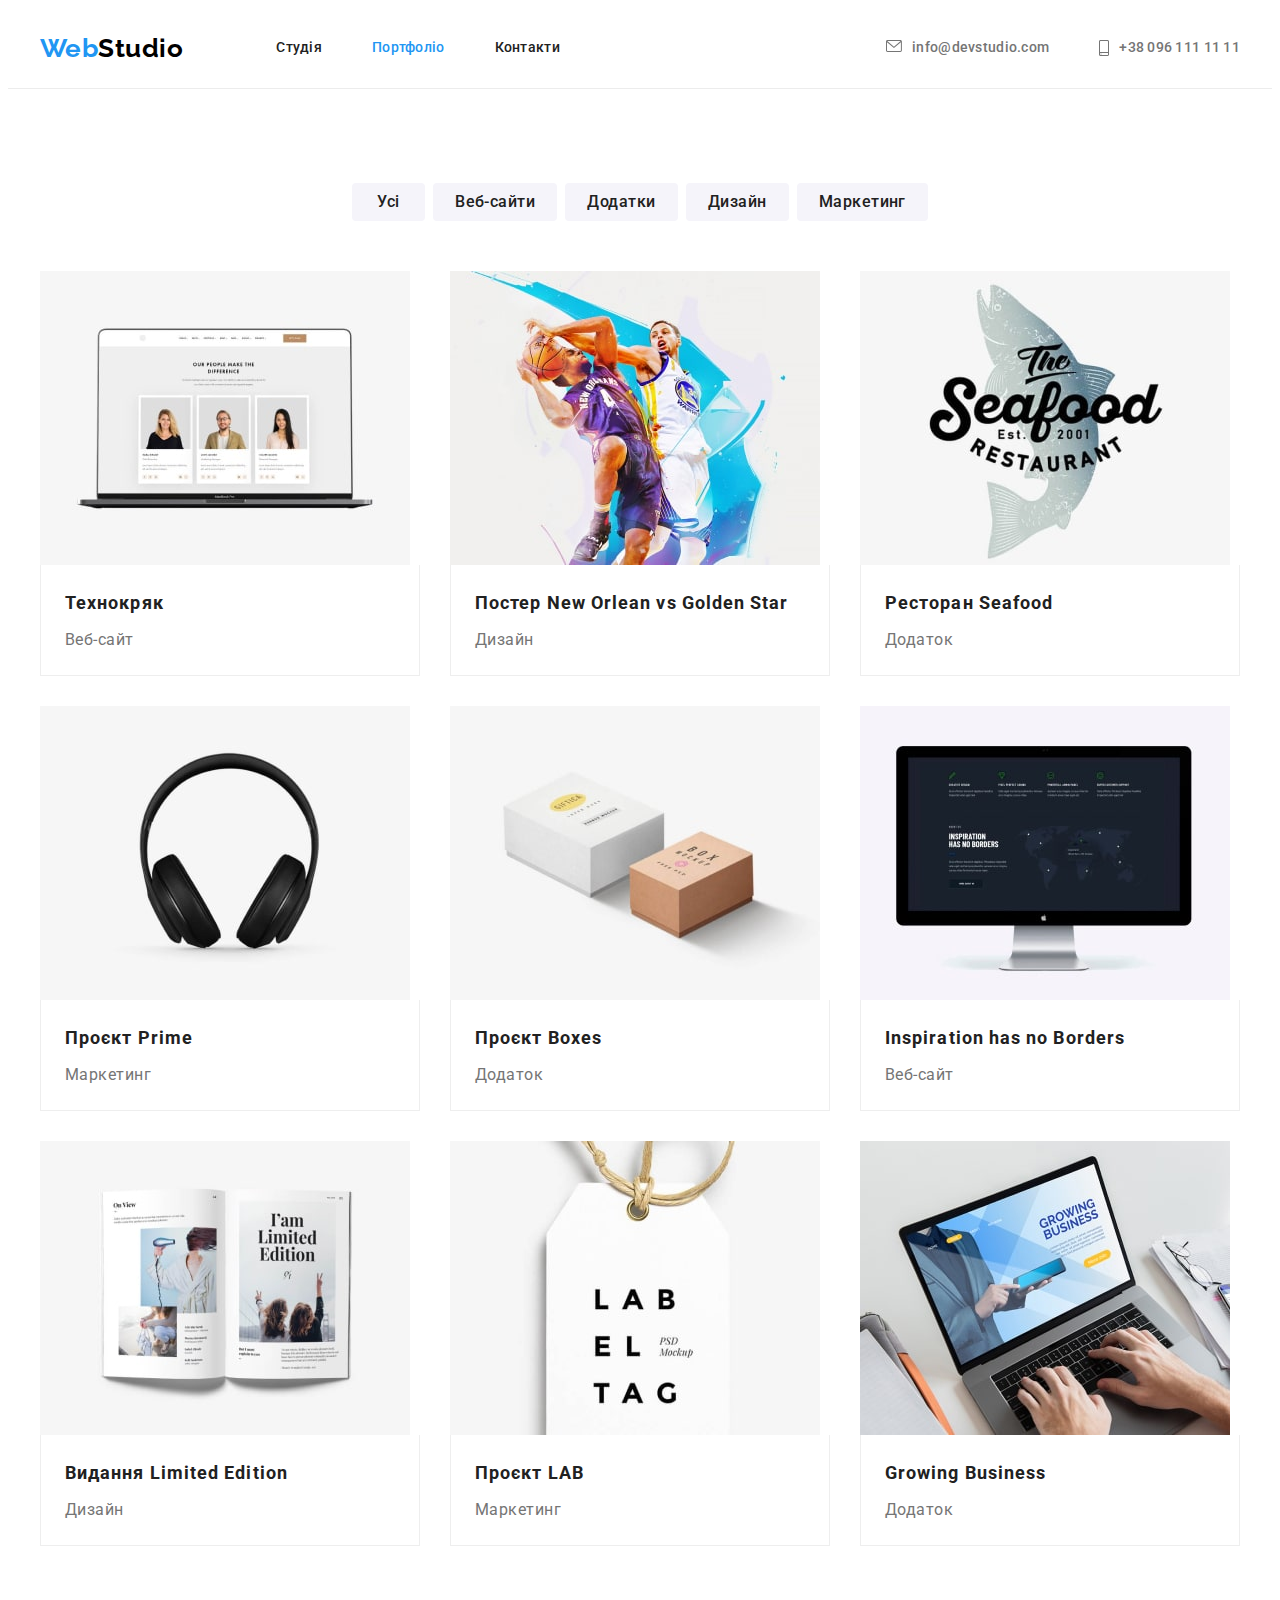
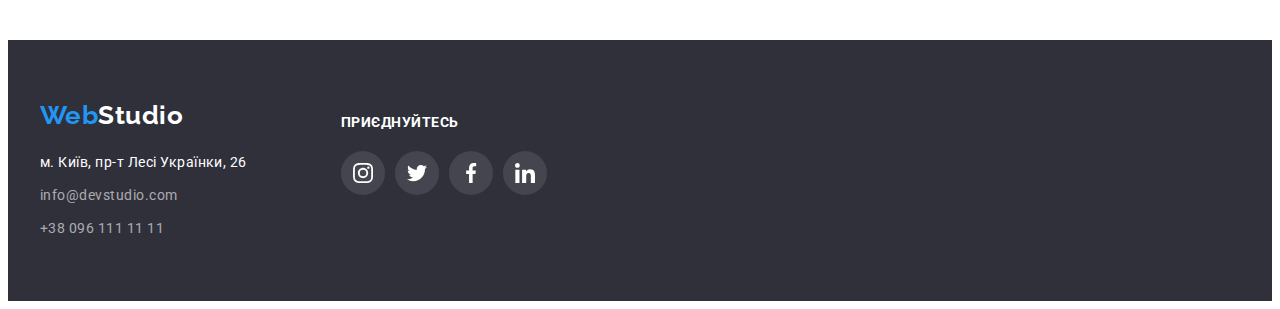
==== portfolio.html @ 9263a82e "transfered init files" ====
<!DOCTYPE html>
<html lang="uk">
  <head>
    <meta charset="UTF-8" />
    <meta http-equiv="X-UA-Compatible" content="IE=edge" />
    <meta name="viewport" content="width=device-width, initial-scale=1.0" />
    <title>Портфоліо</title>

    <link rel="preconnect" href="https://fonts.googleapis.com" />
    <link rel="preconnect" href="https://fonts.gstatic.com" crossorigin />
    <link
      href="https://fonts.googleapis.com/css2?family=Raleway:wght@700&family=Roboto:wght@400;500;700;900&display=swap"
      rel="stylesheet"
    />
    <link
      rel="stylesheet"
      href="https://cdnjs.cloudflare.com/ajax/libs/modern-normalize/1.1.0/modern-normalize.min.css"
      integrity="sha512-wpPYUAdjBVSE4KJnH1VR1HeZfpl1ub8YT/NKx4PuQ5NmX2tKuGu6U/JRp5y+Y8XG2tV+wKQpNHVUX03MfMFn9Q=="
      crossorigin="anonymous"
      referrerpolicy="no-referrer"
    />

    <link rel="stylesheet" href="./css/style.css" />
  </head>

  <body>
    <header class="header-page">
      <div class="container main-nav">
        <a class="logo header-logo link" href="./index.html"
          ><span class="logo-accent">Web</span>Studio</a
        >
        <nav>
          <ul class="site-nav list">
            <li class="item"><a class="link" href="./index.html">Студія</a></li>
            <li class="item"><a class="link current" href="./portfolio.html">Портфоліо</a></li>
            <li class="item"><a class="link" href="#address">Контакти</a></li>
          </ul>
        </nav>

        <ul class="icontact-nav list">
          <li class="item">
            <a class="link contact-mail" href="mailto:info@devstudio.com">
              <svg class="icon-contact icon-mail" width="16" height="12">
                <use href="./images/icons.svg#icon-envelope"></use></svg
              >info@devstudio.com</a
            >
          </li>
          <li class="item">
            <a class="link contact-tel" href="tel:+380961111111">
              <svg class="icon-contact icon-phone" width="10" height="16">
                <use href="./images/icons.svg#icon-smartphone"></use></svg
              >+38 096 111 11 11</a
            >
          </li>
        </ul>
      </div>
    </header>

    <!-- Portfolio section  -->
    <main>
      <section class="section">
        <div class="container">
          <h2 class="visually-hidden">Портфоліо</h2>
          <ul class="list portfolio-filter">
            <li class="btn-filter-item">
              <button class="button filter" type="button">Усі</button>
            </li>
            <li class="btn-filter-item">
              <button class="button filter" type="button">Веб-сайти</button>
            </li>
            <li class="btn-filter-item">
              <button class="button filter" type="button">Додатки</button>
            </li>
            <li class="btn-filter-item">
              <button class="button filter" type="button">Дизайн</button>
            </li>
            <li class="btn-filter-item">
              <button class="button filter" type="button">Маркетинг</button>
            </li>
          </ul>

          <ul class="portfolio-card list">
            <li class="portfolio-card-item">
              <a class="link link-porfolio" href="">
                <img src="./images/portfolio/portfolio-laptop.jpg" alt="Ноутбук" width="370" />
                <div class="portfolio-card-content">
                  <h3 class="portfolio-card-title">Технокряк</h3>
                  <p>Веб-сайт</p>
                </div></a
              >
            </li>

            <li class="portfolio-card-item">
              <a class="link link-porfolio" href="">
                <img
                  src="./images/portfolio/portfolio-poster-basket.jpg"
                  alt="Баскетболісти"
                  width="370"
                />
                <div class="portfolio-card-content">
                  <h3 class="portfolio-card-title">Постер New Orlean vs Golden Star</h3>
                  <p>Дизайн</p>
                </div></a
              >
            </li>

            <li class="portfolio-card-item">
              <a class="link link-porfolio" href="">
                <img
                  src="./images/portfolio/portfolio-restaurant.jpg"
                  alt="Ресторан Seafood"
                  width="370"
                />
                <div class="portfolio-card-content">
                  <h3 class="portfolio-card-title">Ресторан Seafood</h3>
                  <p>Додаток</p>
                </div></a
              >
            </li>

            <li class="portfolio-card-item">
              <a class="link link-porfolio" href="">
                <img src="./images/portfolio/portfolio-prime.jpg" alt="Навушники" width="370" />
                <div class="portfolio-card-content">
                  <h3 class="portfolio-card-title">Проєкт Prime</h3>
                  <p>Маркетинг</p>
                </div></a
              >
            </li>

            <li class="portfolio-card-item">
              <a class="link link-porfolio" href="">
                <img src="./images/portfolio/portfolio-boxes.jpg" alt="Дві коробки" width="370" />
                <div class="portfolio-card-content">
                  <h3 class="portfolio-card-title">Проєкт Boxes</h3>
                  <p>Додаток</p>
                </div></a
              >
            </li>

            <li class="portfolio-card-item">
              <a class="link link-porfolio" href="">
                <img
                  src="./images/portfolio/portfolio-inspiration.jpg"
                  alt="Моноблок iMac"
                  width="370"
                />
                <div class="portfolio-card-content">
                  <h3 class="portfolio-card-title">Inspiration has no Borders</h3>
                  <p>Веб-сайт</p>
                </div></a
              >
            </li>

            <li class="portfolio-card-item">
              <a class="link link-porfolio" href="">
                <img
                  src="./images/portfolio/portfolio-limited-edition.jpg"
                  alt="Розгорнута книга"
                  width="370"
                />
                <div class="portfolio-card-content">
                  <h3 class="portfolio-card-title">Видання Limited Edition</h3>
                  <p>Дизайн</p>
                </div></a
              >
            </li>

            <li class="portfolio-card-item">
              <a class="link link-porfolio" href="">
                <img src="./images/portfolio/portfolio-lab.jpg" alt="Бірка" width="370" />
                <div class="portfolio-card-content">
                  <h3 class="portfolio-card-title">Проєкт LAB</h3>
                  <p>Маркетинг</p>
                </div></a
              >
            </li>

            <li class="portfolio-card-item">
              <a class="link link-porfolio" href="">
                <img src="./images/portfolio/portfolio-growing.jpg" alt="Ноутбук" width="370" />
                <div class="portfolio-card-content">
                  <h3 class="portfolio-card-title">Growing Business</h3>
                  <p>Додаток</p>
                </div></a
              >
            </li>
          </ul>
        </div>
      </section>
    </main>

    <!-- Section Footer -->
    <footer class="footer-page">
      <div class="container container-footer">
        <div class="wrap-address">
          <a class="logo footer-logo link" href="./index.html"
            ><span class="logo-accent">Web</span>Studio</a
          >
          <address id="address">
            <ul class="list address-list">
              <li class="address-item">
                <a
                  class="address address-map link"
                  href="https://goo.gl/maps/1251z9xFFSoEzvaf6"
                  target="_blank"
                  rel="noreferrer noopener, nofollow"
                  >м. Київ, пр-т Лесі Українки, 26</a
                >
              </li>

              <li class="address-item">
                <a class="address link" href="mailto:info@devstudio.com">info@devstudio.com</a>
              </li>

              <li class="address-item">
                <a class="address link" href="tel:+380961111111">+38 096 111 11 11</a>
              </li>
            </ul>
          </address>
        </div>

        <div class="wrap-socials-footer">
          <h3 class="title-section title-section-socials">Приєднуйтесь</h3>

          <ul class="list cards-socials">
            <li class="item socials-item">
              <a class="link link-socials" href="" aria-label="Instagramm">
                <svg class="icon-socials">
                  <use href="./images/icons.svg#icon-instagram"></use>
                </svg>
              </a>
            </li>

            <li class="item socials-item">
              <a class="link link-socials" href="" aria-label="Twiter">
                <svg class="icon-socials">
                  <use href="./images/icons.svg#icon-twitter"></use>
                </svg>
              </a>
            </li>

            <li class="item socials-item">
              <a class="link link-socials" href="" aria-label="Facebook">
                <svg class="icon-socials">
                  <use href="./images/icons.svg#icon-facebook"></use>
                </svg>
              </a>
            </li>

            <li class="item socials-item">
              <a class="link link-socials" href="" aria-label="Linkedin">
                <svg class="icon-socials">
                  <use href="./images/icons.svg#icon-linkedin"></use>
                </svg>
              </a>
            </li>
          </ul>
        </div>
      </div>
    </footer>
  </body>
</html>
---- css/style.css ----
:root {
  --primary-text-color: #757575;
  --title-text-color: #212121;
  --accent-color: #2196f3;

  --logo-header-color: #000000;

  --primary-white-color: #ffffff;

  --primary-color-icon: #afb1b8;

  --footer-text-color: rgb(255 255 255 / 0.6);

  --primary-color-background: #ffffff;
  --second-color-background: #f5f4fa;
  --dark-color-background: #2f303a;

  --border-header-color: #ececec;

  --border-portfolio-border: #eeeeee;

  --items: 3;
  --indent: 30px;

  --padding-container: 15px;
  --padding-section: 94px;
  --width-container: 1200px;

  --border-radius: 4px;

  --hero-background-gradient: linear-gradient(rgba(47, 48, 58, 0.4), rgba(47, 48, 58, 0.4));

  --hero-background-image: url(../images/hero-background.jpg);

  --shadow-card-team: 0px 1px 3px rgba(0, 0, 0, 0.12), 0px 1px 1px rgba(0, 0, 0, 0.14),
    0px 2px 1px rgba(0, 0, 0, 0.2);
  --shadow-portfolio-card: 0px 1px 1px rgba(0, 0, 0, 0.12), 0px 4px 4px rgba(0, 0, 0, 0.06),
    1px 4px 6px rgba(0, 0, 0, 0.16);
  --shadow-btn-filter: 0px 3px 1px rgba(0, 0, 0, 0.1), 0px 1px 2px rgba(0, 0, 0, 0.08),
    0px 2px 2px rgba(0, 0, 0, 0.12);
}

/**
  |============================
  |Global parametrs 
  |============================
*/
body {
  font-family: roboto, sans-serif;
  letter-spacing: 0.03em;

  color: var(--primary-text-color);
}

h1,
h2,
h3,
h4,
h4,
h5,
h6,
p {
  margin-top: 0;
  margin-bottom: 0;
}

/* * {
  outline: 1px solid red;
} */

img {
  display: block;
  max-width: 100%;
}

.list {
  padding: 0;
  margin: 0;

  list-style: none;
}

.link {
  text-decoration: none;
}

.container {
  padding-left: var(--padding-container);
  padding-right: var(--padding-container);

  margin-left: auto;
  margin-right: auto;

  width: var(--width-container);
}

.section {
  padding-top: var(--padding-section);
  padding-bottom: var(--padding-section);
}

.visually-hidden {
  position: absolute;
  white-space: nowrap;
  width: 1px;
  height: 1px;
  overflow: hidden;
  border: 0;
  padding: 0;
  clip: rect(0 0 0 0);
  clip-path: inset(50%);
  margin: -1px;
}

/**
  |============================
  |Logo 
  |============================
*/
.logo {
  font-family: raleway, sans-serif;
  font-weight: 700;
  font-size: 26px;
  line-height: 1.19;
}

.header-logo {
  color: var(--logo-header-color);
  margin-right: 93px;
}

.footer-logo {
  margin-bottom: 20px;
  display: inline-block;

  color: var(--primary-white-color);
}

.logo-accent {
  color: var(--accent-color);
}

/**
  |============================
  | Logo socials
  |============================
*/

.cards-socials {
  display: inline-flex;
}

.link-socials {
  display: inline-flex;
  justify-content: center;
  align-items: center;

  color: var(--primary-white-color);
  background-color: rgba(255, 255, 255, 0.1);

  width: 44px;
  height: 44px;
  border-radius: 50%;
}

.link-socials:hover,
.link-socials:focus {
  background-color: var(--accent-color);
}

.socials-item + .socials-item {
  margin-left: 10px;
}

.icon-socials {
  fill: currentColor;
  width: 20px;
  height: 20px;
}

/**
  |============================
  |Button 
  |============================
*/
.button {
  min-width: 73px;
  padding: 6px 22px;

  color: var(--title-text-color);

  font-weight: 500;
  font-size: 16px;
  line-height: 1.62;
  text-align: center;

  font-family: inherit;
  letter-spacing: inherit;

  background-color: var(--second-color-background);
  cursor: pointer;

  border: none;
  border-radius: var(--border-radius);
}

.button.primary {
  color: var(--primary-white-color);
  background-color: var(--accent-color);
}

/**
  |============================
  |Section Header 
  |============================
*/
.header-page {
  background-color: var(--primary-white-color);
  border-bottom: 1px solid var(--border-header-color);
}

.main-nav {
  display: flex;
  align-items: center;
}

/**
  |============================
  |Site nav 
  |============================
*/
.site-nav,
.icontact-nav {
  display: flex;

  font-weight: 500;
  font-size: 14px;
  line-height: 1.14;
  letter-spacing: 0.02em;
}

.icontact-nav {
  margin-left: auto;
}

.site-nav .item + .item,
.icontact-nav .item + .item {
  margin-left: 50px;
}

.site-nav .link {
  display: block;
  padding-top: 32px;
  padding-bottom: 32px;

  color: var(--title-text-color);
}

.site-nav .link.current {
  color: var(--accent-color);
}

.site-nav .link:hover,
.site-nav .link:focus,
.icontact-nav .link:hover,
.icontact-nav .link:focus {
  color: var(--accent-color);
}

.icontact-nav .link {
  display: inline-flex;
  padding-top: 32px;
  padding-bottom: 32px;

  color: inherit;
}

.icon-contact {
  margin-right: 10px;
  fill: currentColor;
}

/**
  |============================
  |Hero section 
  |============================
*/
.hero {
  text-align: center;
  letter-spacing: 0.06em;

  background-color: var(--dark-color-background);
  background-image: var(--hero-background-gradient), var(--hero-background-image);

  background-repeat: no-repeat;
  background-position: center;
  background-size: cover;
  margin: 0 auto;
  max-width: 1600px;
}

.hero-content {
  display: inline-block;
  padding: 200px 252px;
}

.hero-title {
  margin-top: 0;
  margin-bottom: var(--indent);

  color: var(--primary-white-color);
  font-weight: 900;
  font-size: 44px;
  line-height: 1.36;
  text-transform: uppercase;
}

.hero-button {
  padding: 10px 32px;

  font-weight: 700;
  font-size: 16px;
  line-height: 1.88;
}

/**
  |============================
  | Title section
  |============================
*/

.title-section {
  margin-bottom: 50px;

  color: var(--title-text-color);
  font-weight: 700;
  font-size: 36px;
  line-height: 1.17;
  text-align: center;
}

/**
  |============================
  | Benefits section
  |============================
*/
.benefits {
  padding-bottom: 47px;
}

.card-benefit {
  display: flex;

  font-size: 14px;
  line-height: 1.71;
}

.card-benefit-item + .card-benefit-item {
  margin-left: var(--indent);
}

.wrap-icon-benefits {
  display: inline-flex;
  justify-content: center;
  align-items: center;

  margin-bottom: var(--indent);

  width: 270px;
  height: 120px;
  border-radius: var(--border-radius);
  background-color: var(--second-color-background);
}

.icon-benefits {
  width: 70px;
  height: 70px;
}

.card-benefit-title {
  margin-bottom: 10px;
  color: var(--title-text-color);
  font-weight: 700;
  font-size: 14px;
  line-height: 1.14;
  text-transform: uppercase;
}

/**
  |============================
  |Section What to do 
  |============================
*/
.what {
  padding-top: 47px;
}

.card-what {
  display: flex;
  justify-content: space-between;
}

/* Здається це зайве. Попередній пункт все виставив вірно */
/* .card-what-item + .card-what-item {
  margin-left: var(--indent);
} */

/**
  |============================
  |Team  section 
  |============================
*/
.team {
  font-size: 16px;
  line-height: 1.19;
  background-color: var(--second-color-background);
}

.cards-team {
  display: flex;
  justify-content: space-between;
}

.card-team-title {
  margin-bottom: 10px;
  color: var(--title-text-color);
  /* font-size - не наслідує з попереднього. Чомусь перекриває h3 таблиці стлів користувача */
  font-size: 16px;
  line-height: 1.19;
  font-weight: 500;
}

.card-team-item {
  background-color: var(--primary-color-background);
  border-bottom-right-radius: var(--border-radius);
  border-bottom-left-radius: var(--border-radius);
  box-shadow: var(--shadow-card-team);
}

.card-team-caption {
  padding: var(--indent) 10px;
  text-align: center;
}

.cards-socials-team {
  margin-top: 16px;
  width: 206px;
}

.link-socials-team {
  color: var(--primary-color-icon);
}

.link-socials-team:hover,
.link-socials-team:focus {
  color: var(--primary-white-color);
}

/**
  |============================
  |Section our clients 
  |============================
*/
.cards-client {
  display: flex;
}

.card-client-item + .card-client-item {
  margin-left: var(--indent);
}

.link-company {
  display: inline-flex;
  justify-content: center;
  align-items: center;

  color: var(--primary-color-icon);

  /* padding: 10px 10px; */

  width: 170px;
  height: 92px;
  border: 1px solid var(--primary-color-icon);

  border-radius: var(--border-radius);
}

.link-company:hover,
.link-company:focus {
  color: var(--accent-color);
  border-color: var(--accent-color);
}

.icon-client {
  fill: currentColor;
  width: 106px;
  height: 60px;
}

/**
  |============================
  |Portfolio section 
  |============================
*/
.portfolio-filter {
  display: flex;
  justify-content: center;

  margin-bottom: 50px;
}

.btn-filter-item + .btn-filter-item {
  margin-left: 8px;
}

.button.filter:hover,
.button.filter:focus {
  color: var(--primary-white-color);
  background-color: var(--accent-color);
  box-shadow: var(--shadow-btn-filter);
}

.portfolio-card {
  display: flex;
  flex-wrap: wrap;

  gap: var(--indent);

  font-size: 16px;
  line-height: 1.88;
}

.portfolio-card-item {
  flex-basis: calc((100% - (var(--items) - 1) * var(--indent)) / var(--items));
}

.link-porfolio {
  display: block;
}

.link-porfolio:hover,
.link-porfolio:focus {
  box-shadow: var(--shadow-portfolio-card);
}

.portfolio-card-title {
  color: var(--title-text-color);
  font-weight: 700;
  font-size: 18px;
  line-height: 2;
  letter-spacing: 0.06em;

  margin-bottom: 4px;
}

.portfolio-card .link:visited {
  color: inherit;
}

.portfolio-card-content {
  padding: 20px 24px;
  margin: 0;

  border-left: 1px solid var(--border-portfolio-border);
  border-right: 1px solid var(--border-portfolio-border);
  border-bottom: 1px solid var(--border-portfolio-border);
}

/**
  |============================
  |Sectiuon Footer 
  |============================
*/
.container-footer {
  display: flex;
}

.footer-page {
  padding-top: 60px;
  padding-bottom: 60px;

  background-color: var(--dark-color-background);
  margin: 0 auto;
}

.wrap-address {
  width: 231px;
}
.address {
  color: var(--footer-text-color);
  font-size: 14px;
  line-height: 1.71;
  font-style: normal;
}

.address-map {
  color: var(--primary-white-color);
}

.address-item + .address-item {
  margin-top: 9px;
}

.address:hover,
.address:focus {
  color: var(--accent-color);
}

/**
  |============================
  | Footer - socials
  |============================
*/
.wrap-socials-footer {
  width: 206px;
  padding-top: 15px;
  margin-left: 70px;
}

.title-section-socials {
  margin-bottom: 20px;

  font-weight: 700;
  font-size: 14px;
  line-height: 1.14;
  text-transform: uppercase;
  text-align: left;

  color: var(--primary-white-color);
}
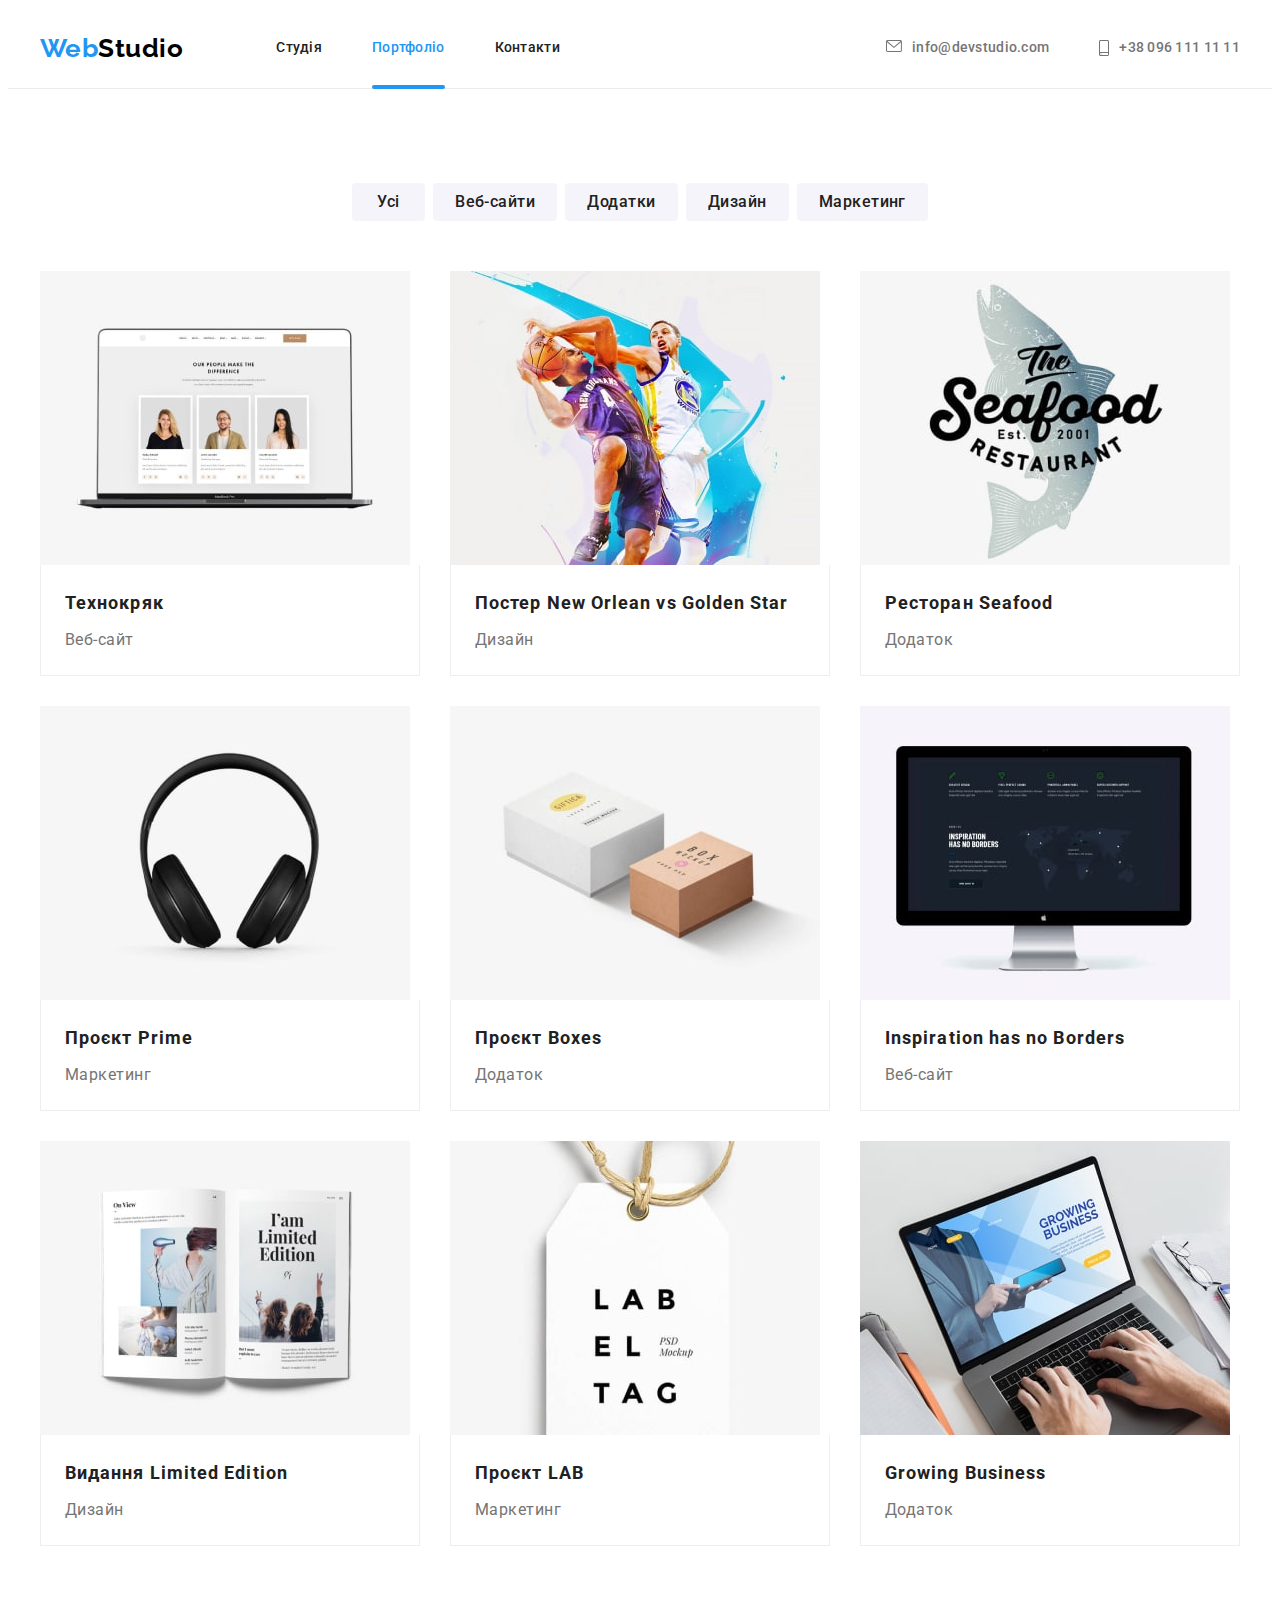
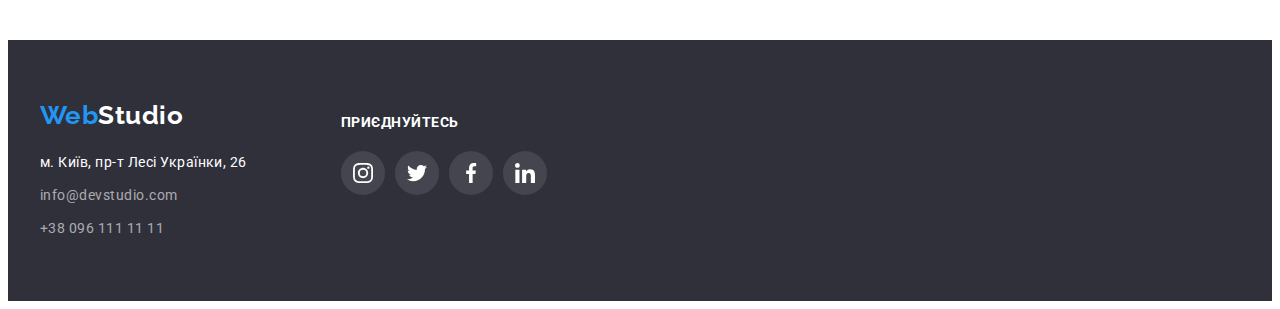
==== commit 9c843775: "ended less 5" ====
--- a/portfolio.html
+++ b/portfolio.html
@@ -32,7 +32,7 @@
         <nav>
           <ul class="site-nav list">
             <li class="item"><a class="link" href="./index.html">Студія</a></li>
-            <li class="item"><a class="link current" href="./portfolio.html">Портфоліо</a></li>
+            <li class="item"><a class="link link-current" href="./portfolio.html">Портфоліо</a></li>
             <li class="item"><a class="link" href="#address">Контакти</a></li>
           </ul>
         </nav>
@@ -41,8 +41,10 @@
           <li class="item">
             <a class="link contact-mail" href="mailto:info@devstudio.com">
               <svg class="icon-contact icon-mail" width="16" height="12">
-                <use href="./images/icons.svg#icon-envelope"></use></svg
-              >info@devstudio.com</a
+                <use href="./images/icons.svg#icon-envelope"></use>
+              </svg>
+
+              info@devstudio.com</a
             >
           </li>
           <li class="item">
@@ -82,7 +84,14 @@
           <ul class="portfolio-card list">
             <li class="portfolio-card-item">
               <a class="link link-porfolio" href="">
-                <img src="./images/portfolio/portfolio-laptop.jpg" alt="Ноутбук" width="370" />
+                <div class="portfolio-thumb-img">
+                  <img src="./images/portfolio/portfolio-laptop.jpg" alt="Ноутбук" width="370" />
+                  <p class="portfolio-thumb-content">
+                    Ресурс пропонує комплексні пропозиції з різним рівнем функціоналу та сервісів.
+                    Все це дозволить відвідувачу отримати вичерпні відомості про компанію чи
+                    приватну особу.
+                  </p>
+                </div>
                 <div class="portfolio-card-content">
                   <h3 class="portfolio-card-title">Технокряк</h3>
                   <p>Веб-сайт</p>
@@ -92,11 +101,18 @@
 
             <li class="portfolio-card-item">
               <a class="link link-porfolio" href="">
-                <img
-                  src="./images/portfolio/portfolio-poster-basket.jpg"
-                  alt="Баскетболісти"
-                  width="370"
-                />
+                <div class="portfolio-thumb-img">
+                  <img
+                    src="./images/portfolio/portfolio-poster-basket.jpg"
+                    alt="Баскетболісти"
+                    width="370"
+                  />
+                  <p class="portfolio-thumb-content">
+                    Ресурс пропонує комплексні пропозиції з різним рівнем функціоналу та сервісів.
+                    Все це дозволить відвідувачу отримати вичерпні відомості про компанію чи
+                    приватну особу.
+                  </p>
+                </div>
                 <div class="portfolio-card-content">
                   <h3 class="portfolio-card-title">Постер New Orlean vs Golden Star</h3>
                   <p>Дизайн</p>
@@ -106,11 +122,18 @@
 
             <li class="portfolio-card-item">
               <a class="link link-porfolio" href="">
-                <img
-                  src="./images/portfolio/portfolio-restaurant.jpg"
-                  alt="Ресторан Seafood"
-                  width="370"
-                />
+                <div class="portfolio-thumb-img">
+                  <img
+                    src="./images/portfolio/portfolio-restaurant.jpg"
+                    alt="Ресторан Seafood"
+                    width="370"
+                  />
+                  <p class="portfolio-thumb-content">
+                    Ресурс пропонує комплексні пропозиції з різним рівнем функціоналу та сервісів.
+                    Все це дозволить відвідувачу отримати вичерпні відомості про компанію чи
+                    приватну особу.
+                  </p>
+                </div>
                 <div class="portfolio-card-content">
                   <h3 class="portfolio-card-title">Ресторан Seafood</h3>
                   <p>Додаток</p>
@@ -120,7 +143,14 @@
 
             <li class="portfolio-card-item">
               <a class="link link-porfolio" href="">
-                <img src="./images/portfolio/portfolio-prime.jpg" alt="Навушники" width="370" />
+                <div class="portfolio-thumb-img">
+                  <img src="./images/portfolio/portfolio-prime.jpg" alt="Навушники" width="370" />
+                  <p class="portfolio-thumb-content">
+                    Ресурс пропонує комплексні пропозиції з різним рівнем функціоналу та сервісів.
+                    Все це дозволить відвідувачу отримати вичерпні відомості про компанію чи
+                    приватну особу.
+                  </p>
+                </div>
                 <div class="portfolio-card-content">
                   <h3 class="portfolio-card-title">Проєкт Prime</h3>
                   <p>Маркетинг</p>
@@ -130,7 +160,14 @@
 
             <li class="portfolio-card-item">
               <a class="link link-porfolio" href="">
-                <img src="./images/portfolio/portfolio-boxes.jpg" alt="Дві коробки" width="370" />
+                <div class="portfolio-thumb-img">
+                  <img src="./images/portfolio/portfolio-boxes.jpg" alt="Дві коробки" width="370" />
+                  <p class="portfolio-thumb-content">
+                    Ресурс пропонує комплексні пропозиції з різним рівнем функціоналу та сервісів.
+                    Все це дозволить відвідувачу отримати вичерпні відомості про компанію чи
+                    приватну особу.
+                  </p>
+                </div>
                 <div class="portfolio-card-content">
                   <h3 class="portfolio-card-title">Проєкт Boxes</h3>
                   <p>Додаток</p>
@@ -140,11 +177,18 @@
 
             <li class="portfolio-card-item">
               <a class="link link-porfolio" href="">
-                <img
-                  src="./images/portfolio/portfolio-inspiration.jpg"
-                  alt="Моноблок iMac"
-                  width="370"
-                />
+                <div class="portfolio-thumb-img">
+                  <img
+                    src="./images/portfolio/portfolio-inspiration.jpg"
+                    alt="Моноблок iMac"
+                    width="370"
+                  />
+                  <p class="portfolio-thumb-content">
+                    Ресурс пропонує комплексні пропозиції з різним рівнем функціоналу та сервісів.
+                    Все це дозволить відвідувачу отримати вичерпні відомості про компанію чи
+                    приватну особу.
+                  </p>
+                </div>
                 <div class="portfolio-card-content">
                   <h3 class="portfolio-card-title">Inspiration has no Borders</h3>
                   <p>Веб-сайт</p>
@@ -154,11 +198,18 @@
 
             <li class="portfolio-card-item">
               <a class="link link-porfolio" href="">
-                <img
-                  src="./images/portfolio/portfolio-limited-edition.jpg"
-                  alt="Розгорнута книга"
-                  width="370"
-                />
+                <div class="portfolio-thumb-img">
+                  <img
+                    src="./images/portfolio/portfolio-limited-edition.jpg"
+                    alt="Розгорнута книга"
+                    width="370"
+                  />
+                  <p class="portfolio-thumb-content">
+                    Ресурс пропонує комплексні пропозиції з різним рівнем функціоналу та сервісів.
+                    Все це дозволить відвідувачу отримати вичерпні відомості про компанію чи
+                    приватну особу.
+                  </p>
+                </div>
                 <div class="portfolio-card-content">
                   <h3 class="portfolio-card-title">Видання Limited Edition</h3>
                   <p>Дизайн</p>
@@ -168,7 +219,14 @@
 
             <li class="portfolio-card-item">
               <a class="link link-porfolio" href="">
-                <img src="./images/portfolio/portfolio-lab.jpg" alt="Бірка" width="370" />
+                <div class="portfolio-thumb-img">
+                  <img src="./images/portfolio/portfolio-lab.jpg" alt="Бірка" width="370" />
+                  <p class="portfolio-thumb-content">
+                    Ресурс пропонує комплексні пропозиції з різним рівнем функціоналу та сервісів.
+                    Все це дозволить відвідувачу отримати вичерпні відомості про компанію чи
+                    приватну особу.
+                  </p>
+                </div>
                 <div class="portfolio-card-content">
                   <h3 class="portfolio-card-title">Проєкт LAB</h3>
                   <p>Маркетинг</p>
@@ -178,7 +236,14 @@
 
             <li class="portfolio-card-item">
               <a class="link link-porfolio" href="">
-                <img src="./images/portfolio/portfolio-growing.jpg" alt="Ноутбук" width="370" />
+                <div class="portfolio-thumb-img">
+                  <img src="./images/portfolio/portfolio-growing.jpg" alt="Ноутбук" width="370" />
+                  <p class="portfolio-thumb-content">
+                    Ресурс пропонує комплексні пропозиції з різним рівнем функціоналу та сервісів.
+                    Все це дозволить відвідувачу отримати вичерпні відомості про компанію чи
+                    приватну особу.
+                  </p>
+                </div>
                 <div class="portfolio-card-content">
                   <h3 class="portfolio-card-title">Growing Business</h3>
                   <p>Додаток</p>
--- a/css/style.css
+++ b/css/style.css
@@ -38,6 +38,12 @@
     1px 4px 6px rgba(0, 0, 0, 0.16);
   --shadow-btn-filter: 0px 3px 1px rgba(0, 0, 0, 0.1), 0px 1px 2px rgba(0, 0, 0, 0.08),
     0px 2px 2px rgba(0, 0, 0, 0.12);
+  --shadow-btn-hero: 0px 4px 4px rgba(0, 0, 0, 0.15);
+  --shadow-modal-windows: 0px 1px 3px rgba(0, 0, 0, 0.12), 0px 1px 1px rgba(0, 0, 0, 0.14),
+    0px 2px 1px rgba(0, 0, 0, 0.2);
+
+  --primary-timing-function: cubic-bezier(0.4, 0, 0.2, 1);
+  --primary-duration: 250ms;
 }
 
 /**
@@ -161,6 +167,9 @@
   width: 44px;
   height: 44px;
   border-radius: 50%;
+
+  transition: color var(--primary-duration) var(--primary-timing-function),
+    background-color var(--primary-duration) var(--primary-timing-function);
 }
 
 .link-socials:hover,
@@ -256,8 +265,23 @@
   color: var(--title-text-color);
 }
 
-.site-nav .link.current {
+.site-nav .link-current {
+  position: relative;
   color: var(--accent-color);
+}
+
+.link-current::after {
+  position: absolute;
+  left: 0;
+  bottom: -1px;
+
+  display: block;
+
+  content: '';
+  width: 100%;
+  height: 4px;
+  border-radius: 2px;
+  background-color: currentColor;
 }
 
 .site-nav .link:hover,
@@ -275,6 +299,11 @@
   color: inherit;
 }
 
+.site-nav .link,
+.icontact-nav .link {
+  transition: color var(--primary-duration) var(--primary-timing-function);
+}
+
 .icon-contact {
   margin-right: 10px;
   fill: currentColor;
@@ -321,6 +350,7 @@
   font-weight: 700;
   font-size: 16px;
   line-height: 1.88;
+  box-shadow: var(--shadow-btn-hero);
 }
 
 /**
@@ -405,6 +435,28 @@
   margin-left: var(--indent);
 } */
 
+.card-what-item {
+  position: relative;
+}
+
+.card-what-title {
+  position: absolute;
+  left: 0;
+  bottom: 0;
+
+  width: 100%;
+
+  padding: 27px 5px;
+
+  font-weight: 700;
+  font-size: 14px;
+  line-height: 1.14;
+  text-align: center;
+  text-transform: uppercase;
+  color: var(--primary-white-color);
+
+  background: rgba(47, 48, 58, 0.8);
+}
 /**
   |============================
   |Team  section 
@@ -483,6 +535,8 @@
   border: 1px solid var(--primary-color-icon);
 
   border-radius: var(--border-radius);
+  transition: color var(--primary-duration) var(--primary-timing-function),
+    border-color var(--primary-duration) var(--primary-timing-function);
 }
 
 .link-company:hover,
@@ -513,6 +567,12 @@
   margin-left: 8px;
 }
 
+.button.filter {
+  transition: color var(--primary-duration) var(--primary-timing-function),
+    background-color var(--primary-duration) var(--primary-timing-function),
+    box-shadow var(--primary-duration) var(--primary-timing-function);
+}
+
 .button.filter:hover,
 .button.filter:focus {
   color: var(--primary-white-color);
@@ -534,13 +594,45 @@
   flex-basis: calc((100% - (var(--items) - 1) * var(--indent)) / var(--items));
 }
 
+.portfolio-thumb-img {
+  position: relative;
+  overflow: hidden;
+}
+
+.portfolio-thumb-content {
+  position: absolute;
+  left: 0;
+  bottom: 0;
+
+  width: 100%;
+  height: 100%;
+
+  padding: 24px;
+
+  font-size: 18px;
+  line-height: 1.56;
+
+  color: var(--primary-white-color);
+  background-color: rgba(33, 150, 243, 0.9);
+
+  transform: translateY(100%);
+
+  transition: transform var(--primary-duration) var(--primary-timing-function);
+}
+
 .link-porfolio {
   display: block;
+
+  transition: box-shadow var(--primary-duration) var(--primary-timing-function);
 }
 
 .link-porfolio:hover,
 .link-porfolio:focus {
   box-shadow: var(--shadow-portfolio-card);
+}
+
+.link-porfolio:hover .portfolio-thumb-content {
+  transform: translateY(0);
 }
 
 .portfolio-card-title {
@@ -591,6 +683,8 @@
   font-size: 14px;
   line-height: 1.71;
   font-style: normal;
+
+  transition: color var(--primary-duration) var(--primary-timing-function);
 }
 
 .address-map {
@@ -628,3 +722,76 @@
 
   color: var(--primary-white-color);
 }
+
+/**
+  |============================
+  | Modal window
+  |============================
+*/
+
+.backdrop {
+  position: fixed;
+  top: 0;
+  left: 0;
+  width: 100%;
+  height: 100%;
+
+  background-color: rgba(0, 0, 0, 0.2);
+
+  opacity: 1;
+
+  transition: opacity 500ms var(--primary-timing-function);
+}
+
+.modal {
+  position: absolute;
+  top: 50%;
+  left: 50%;
+  transform: translate(-50%, -50%) scale(1);
+
+  width: 528px;
+  height: 581px;
+  background: var(--primary-white-color);
+  box-shadow: var(--shadow-modal-windows);
+  border-radius: 4px;
+
+  transition: transform var(--primary-duration) var(--primary-timing-function)
+    var(--primary-duration);
+}
+
+.backdrop.is-hidden {
+  visibility: collapse;
+  opacity: 0;
+  pointer-events: none;
+}
+
+.backdrop.is-hidden .modal {
+  transform: translate(-50%, -50%) scale(0.5);
+}
+
+.btn-close-modal {
+  position: absolute;
+  right: 17px;
+  top: 17px;
+
+  width: 30px;
+  height: 30px;
+
+  color: #000000;
+  /* background-color: var(--primary-white-color); */
+  background-color: inherit;
+  border: 1px solid rgba(0, 0, 0, 0.1);
+  border-radius: 50%;
+}
+
+.icon-close-modal {
+  width: 11px;
+  height: 11px;
+}
+
+.btn-close-modal:hover {
+  background-color: var(--accent-color);
+  box-shadow: 0px 1px 3px rgba(0, 0, 0, 0.12), 0px 1px 1px rgba(0, 0, 0, 0.14),
+    0px 2px 1px rgba(0, 0, 0, 0.2);
+  cursor: pointer;
+}
